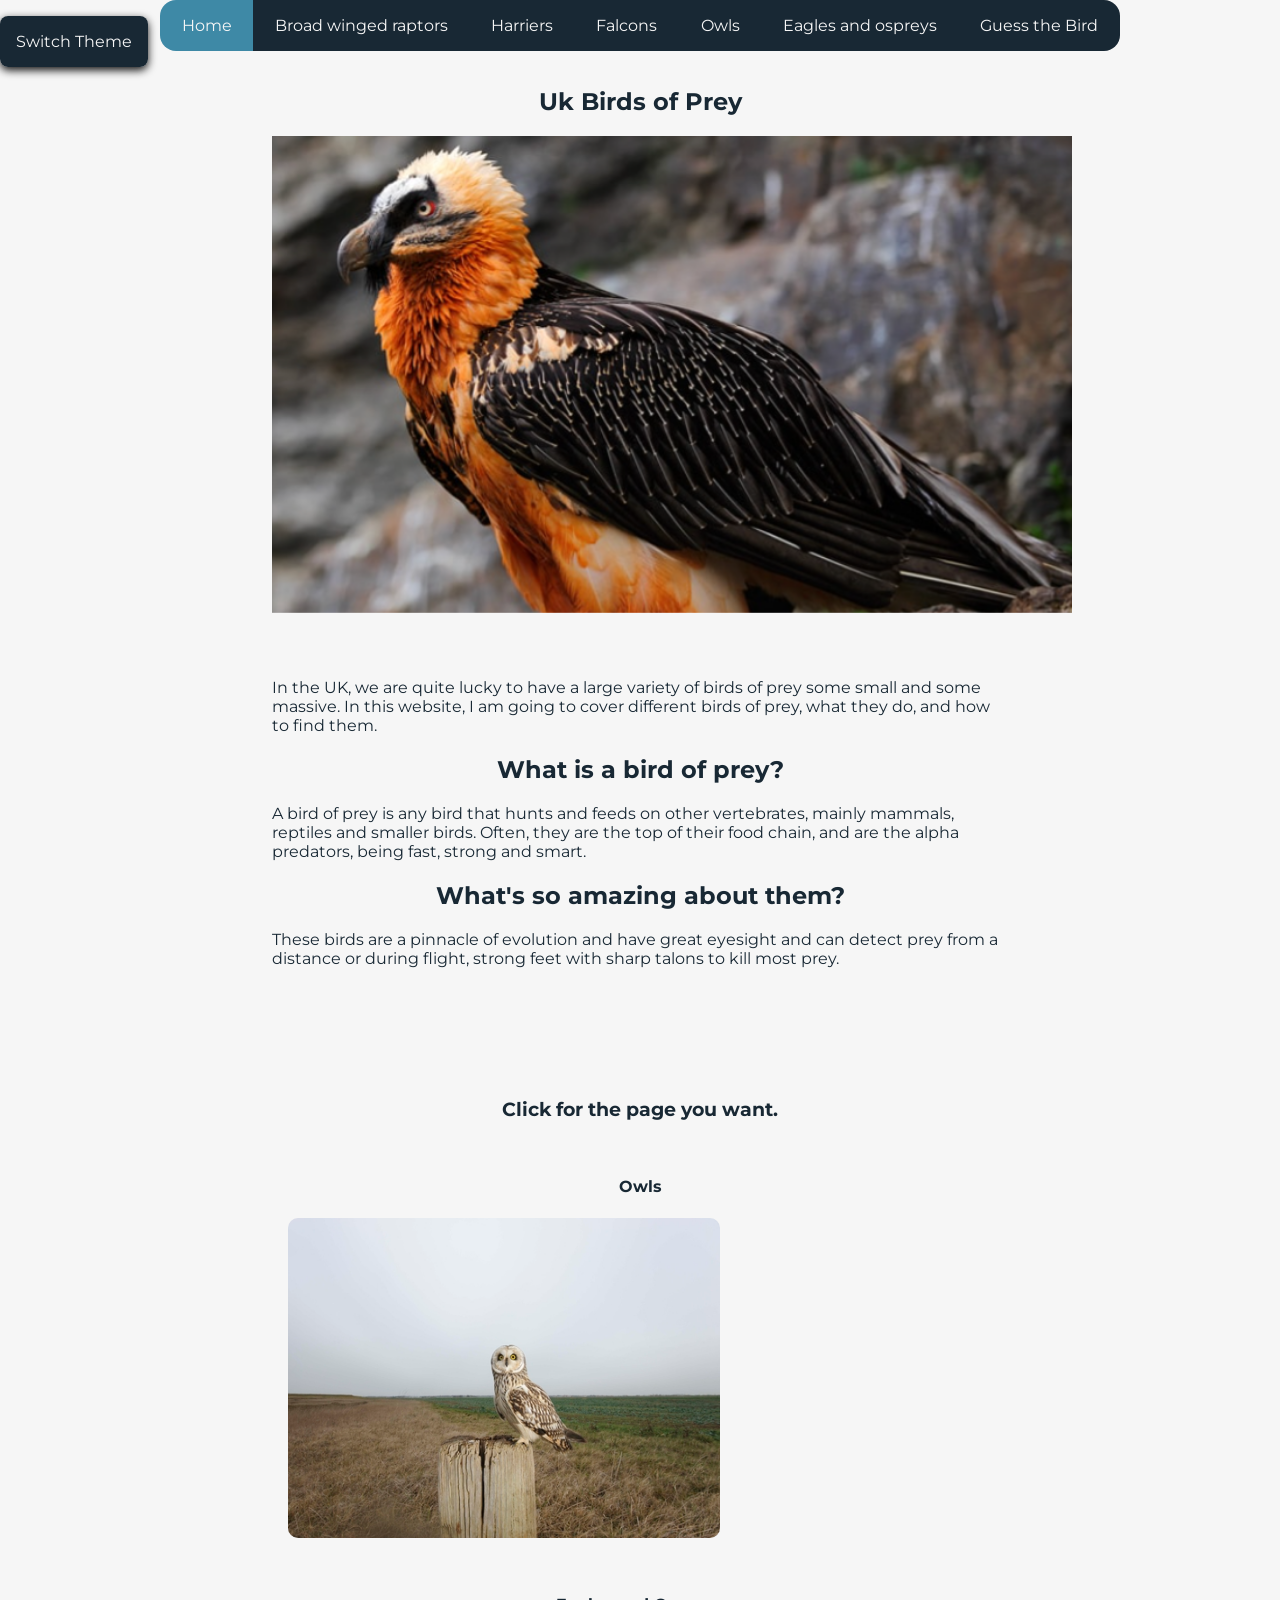
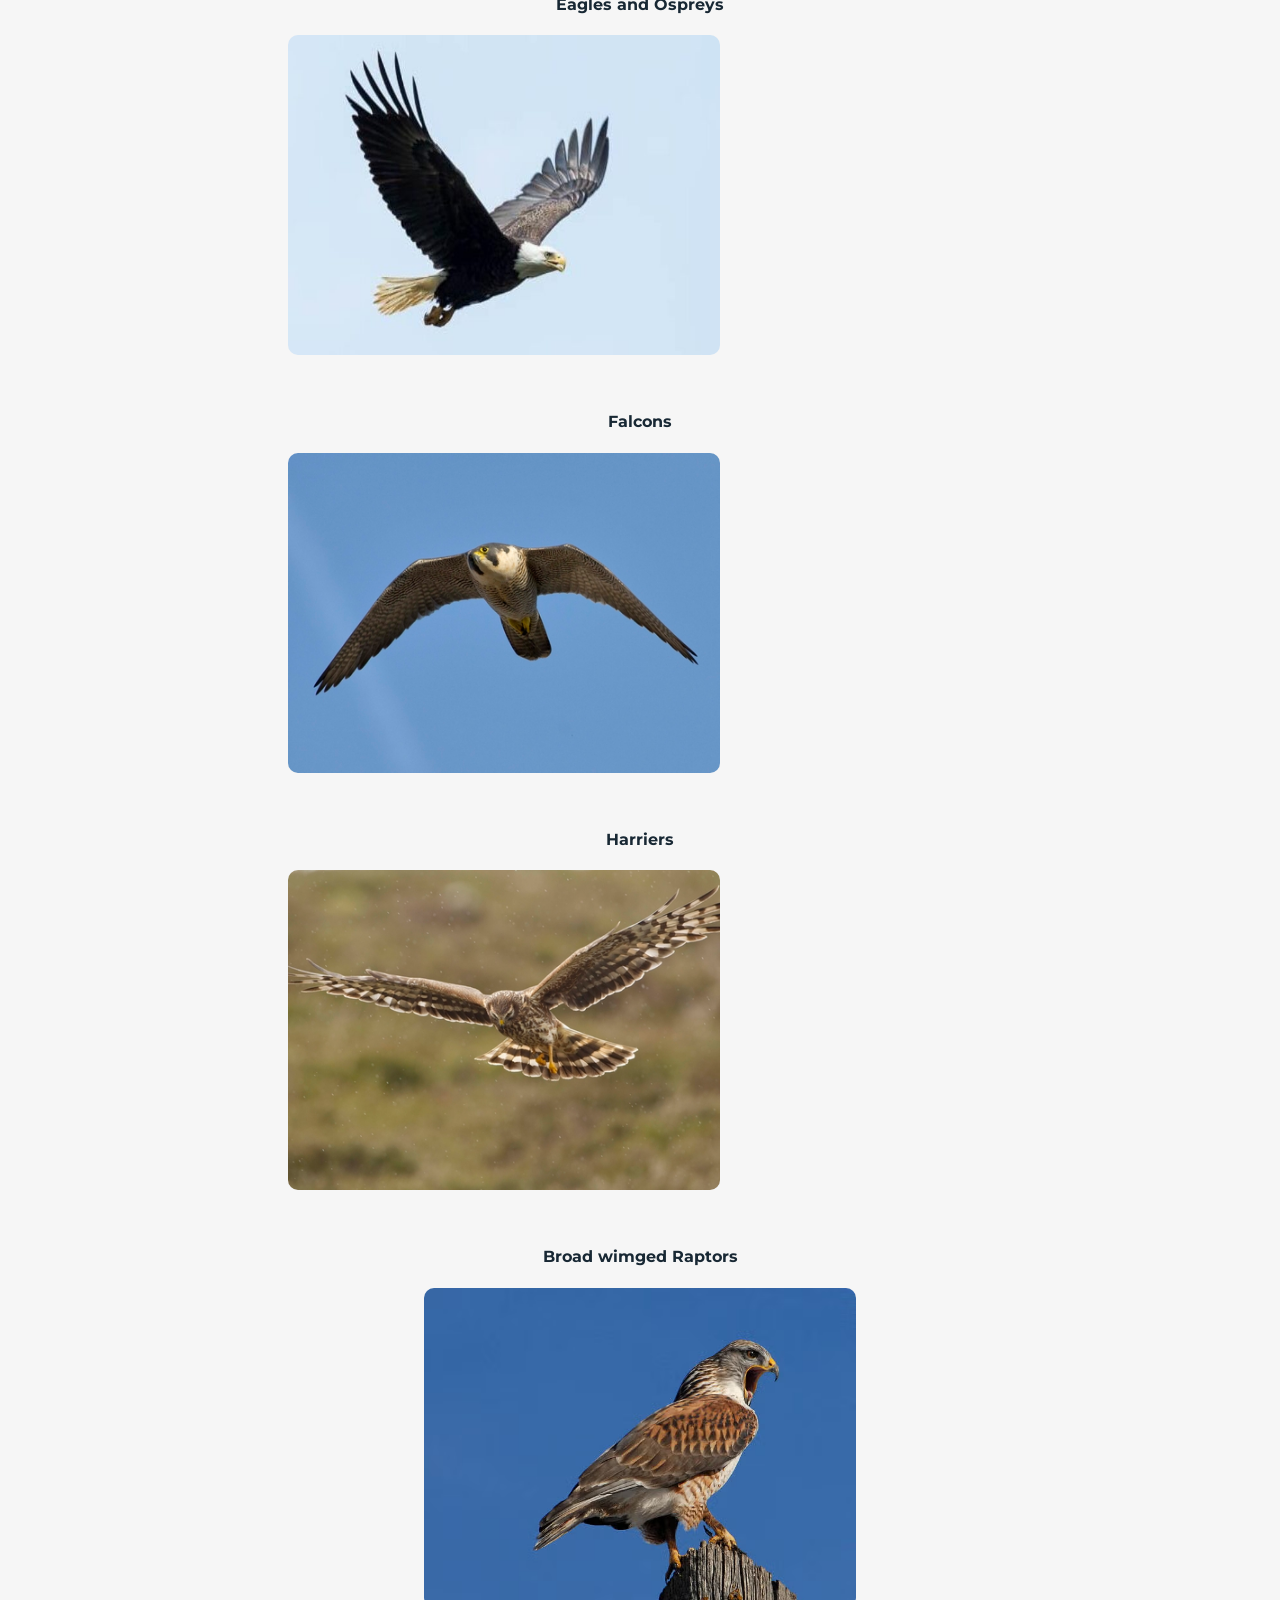
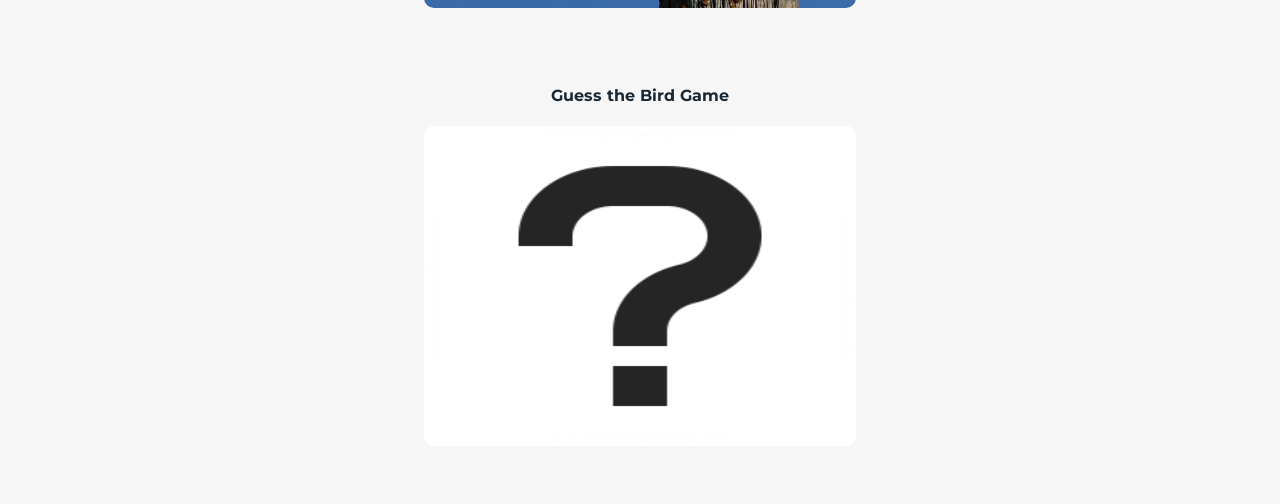
==== index.html @ 65087726 "Add files via upload I have uploaded my entire website" ====
<!DOCTYPE html>
<html>
    <head>
        <link href="main.css" rel="stylesheet" />
        <link
            href="https://fonts.googleapis.com/css?family=Montserrat"
            rel="stylesheet"
          />
	<script src="script.js" defer></script>
        <title>UK Birds Of Prey - Home Page</title>
    </head>
    <body>
      <a href="#" id="theme-toggle">Switch Theme</a>
        <section class="navbar">
            <ul>
                <li><a class="active" href="index.html">Home</a></li>
                <li>
                    <a href="Buzzards-and-Hawks.html">Broad winged raptors</a>
                </li>
                <li><a href="harriers.html">Harriers</a></li>
                <li><a href="falcons.html">Falcons</a></li>
                <li><a href="owls.html">Owls</a></li>
                <li><a href="eagles.html">Eagles and ospreys</a></li>
                <li><a href="game.html">Guess the Bird</a></li>
            </ul>
        </section>
        <section class="bird">
            <h1>Uk Birds of Prey</h1>
            <section class="home_image">
                <img src="lammergier.jpg" />
            </section>
            <p class="home">
                In the UK, we are quite lucky to have a large variety of birds
                of prey some small and some massive. In this website, I am going
                to cover different birds of prey, what they do, and how to find
                them.
            </p>
            <h2>What is a bird of prey?</h2>
            <p class="home">
                A bird of prey is any bird that hunts and feeds on other
                vertebrates, mainly mammals, reptiles and smaller birds. Often,
                they are the top of their food chain, and are the alpha
                predators, being fast, strong and smart.
            </p>
            <h2>What's so amazing about them?</h2>
            <p class="home">
                These birds are a pinnacle of evolution and have great eyesight
                and can detect prey from a distance or during flight, strong
                feet with sharp talons to kill most prey.
            </p>

        </section>
        <section class="links">
            <h3>Click for the page you want. </h3>
            <section class="s_marsh">
                  <section class="card">
                      <h4>Owls</h4>
                      <a href="owls.html">
                          <img src="owl-link.jpg" /></a>
                  </section>
                  <section class="card">
                      <h4>Eagles and Ospreys</h4>
                      <a href="eagles.html">
                          <img src="eagle-link.jpg" /></a>
                  </section>
                  <section class="card">
                      <h4>Falcons</h4>
                      <a href="falcons.html">
                          <img src="falcon-link.jpg" /></a>
                  </section>
                  <section class="card">
                      <h4>Harriers</h4>
                      <a href="harriers.html">
                          <img src="harrier-link.jpg" /></a>
                  </section>
                  <section class="card">
                      <h4>Broad wimged Raptors<h4>
                          <a href="buzzards-and-hawks.html">
                              <img src="hawk-link.jpg" /></a>
                  </section>
                  <section class="card">
                      <h4>Guess the Bird Game<h4>
                          <a href="game.html">
                              <img src="game-link.jpg" /></a>
				</section>
            </section>
        </section>
    </body>
</html>
---- main.css ----
:root {
    --theme-ink: #182834;
    --theme-paper: #f6f6f6;
    --theme-paper-alt: #efefef;
    --theme-accent: #3e89a6;
    --theme-contrast-bg: #111111;
}

body.dark-mode {
    --theme-ink: #f6f6f6;
    --theme-paper: #182834;
    --theme-paper-alt: #111111;
    --theme-accent: #3e89a6;
    --theme-contrast-bg: #d9d9d9;
}

body, a {
    color: var(--tc);
    background-color: var(--bc);
}
section:not(.navbar) {
    background-color: var(--bc);
}
:root {
    & section.transparent,
    & section.navbar,
    & section.navbar>ul {
        --tc: var(--theme-ink);
        --bc: transparent;
    }

    & section.lightest,
    & section.links img {
        --tc: var(--theme-ink);
        --bc: var(--theme-paper-alt);
    }

    & section.light,
    body {
        --tc: var(--theme-ink);
        --bc: var(--theme-paper);
    }

    & section.lightmedium,
    & a.active {
        --tc: var(--theme-paper);
        --bc: var(--theme-accent);
    }

    & section.darkmedium {
        --tc: var(--theme-ink);
        --bc: var(--theme-accent);
    }

    & section.dark,
    & ul li a {
        --tc: var(--theme-paper);
        --bc: var(--theme-ink);
    }

    & section.darkest,
    & ul li a:hover:not(.active) {
        --tc: var(--theme-paper);
        --bc: var(--theme-contrast-bg);
    }

}

#theme-toggle {
    position: fixed
    top: 0.5em;
    padding: 1em 1em;
    background-color: var(--theme-ink);
    color: var(--theme-paper);
    text-decoration: none;
    border-radius: 0.5em;
    box-shadow: 0 0.2em 0.5em var(--theme-contrast-bg);
}

body {
    font-family: "Montserrat", sans-serif;
}
body {
    margin: 0;
    padding: 0;
}
h1,
h2,
h3,
h4,
h5,
h6 {
    text-align: center;
}
ul {
    list-style-type: none;
    margin: 0;
    padding: 0;
    display: flex;
}

ul li {
    flex: auto;
}

ul li:first-child a {
    border-radius: 1em 0 0 1em;
}

ul li:last-child a {
    border-radius: 0 1em 1em 0;
}

ul li a {
    display: block;
    text-align: center;
    padding: 1em;
    text-decoration: none;
}
body {
    padding-top: 2em;
}
section.bird {
    padding: 1em;
    margin-left: 20%;
    margin-right: 20%;
}
section.bird td,
section.bird th {
	padding: 1em;
	border: solid 2px var(--theme-accent);
}

section.home_image {
    margin-bottom: 4em;
}


section.links {
    margin-top: 4em;
    padding: 1em;
}

section.links -img {
    justify-content: center;
    align-items: center;
    display: flex;
    padding-top: 20%;
}
section.links img {
    transition: transform 0.2s;
    width: 27em;
    height: 20em;
    margin: 0 auto;
    border-radius: 10px;
}
section.links img:hover {
    transform: scale(1.25);
}
section.links {
    margin-left: 20%;
    margin-right: 20%;
}
section.headline {
    margin-left: 13em;
    margin-right: 13em;
}

section.headline img {
    width: 480px;
    margin-left: auto;
    margin-right: auto;
    display: flex;
}
section.stats {
    width: 30em;
    min-height: 1em;
    padding: 2em;
    flex: 50%;
}
section.reserves {
    width: 30em;
    min-height: 10em;
    padding: 1em;
    flex: 50%;
}
section.together {
    display: flex;
}
section.s_marsh {
    display: flex;
    flex-wrap: wrap;
}
section.card {
    flex: auto;
    padding: 1em;
}
section.bird table {
    border-collapse: collapse;
}
section.home_image img {
    width: 800px;
    margin-left: auto;
    margin-right: auto;
    display: flex;
}
section.navbar {
    inset: 0 0 auto 0;
    margin: 0 auto;
    width: 60em;
    height: 1em;
    position: fixed;
}
section.quiz img {
    max-width: 480px;
    max-height: 430px;
}
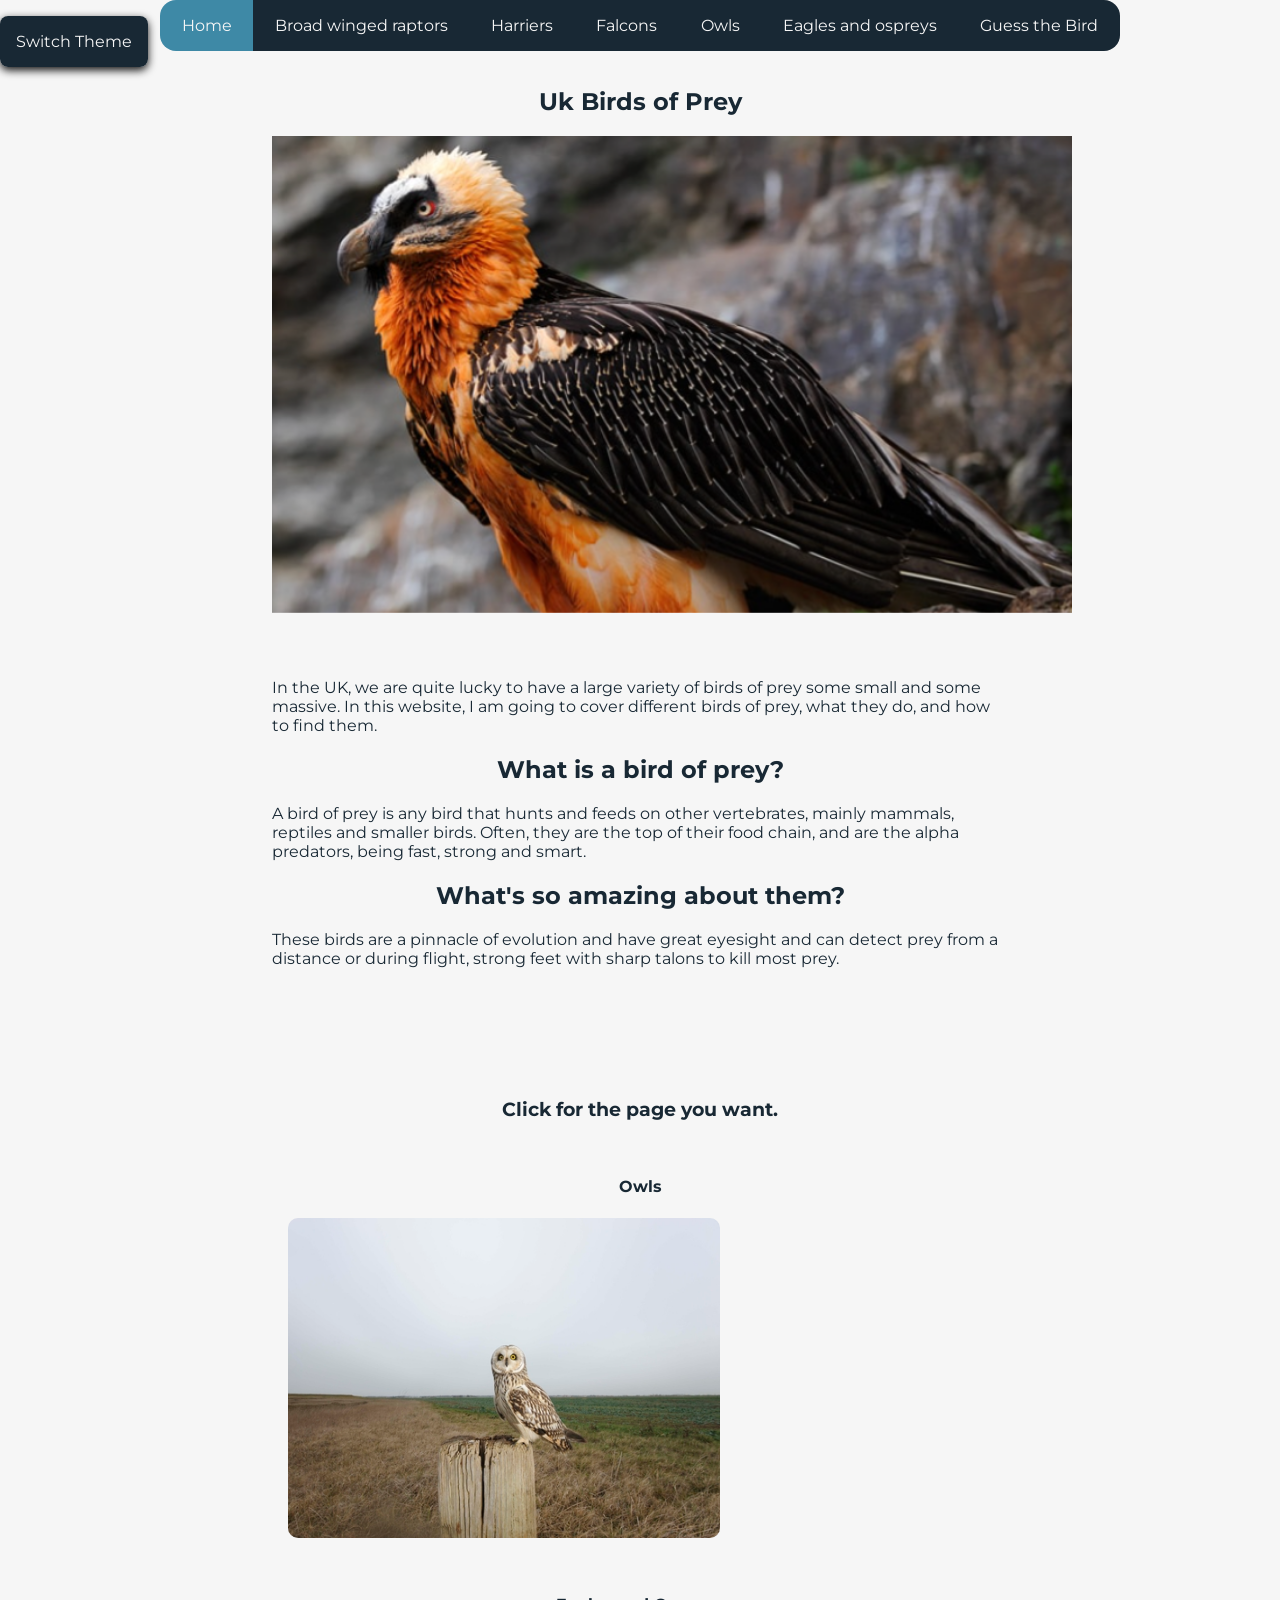
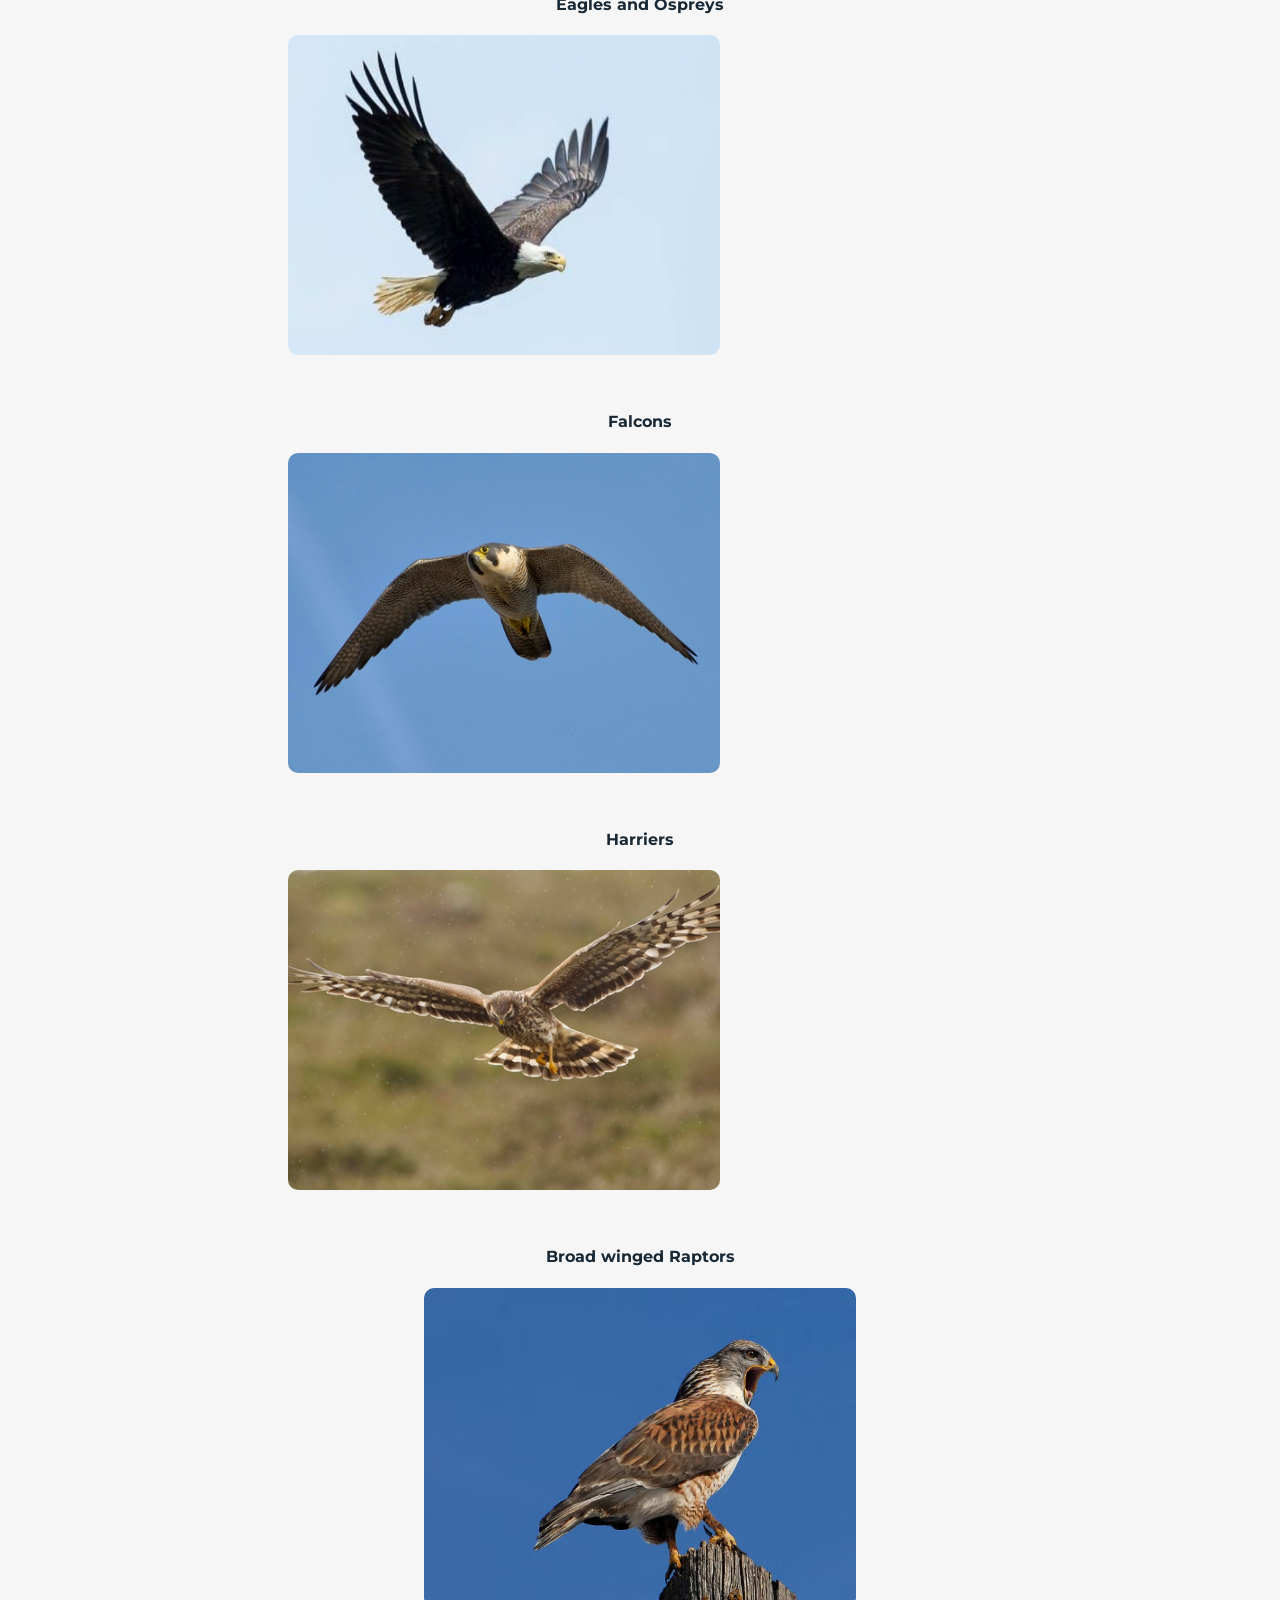
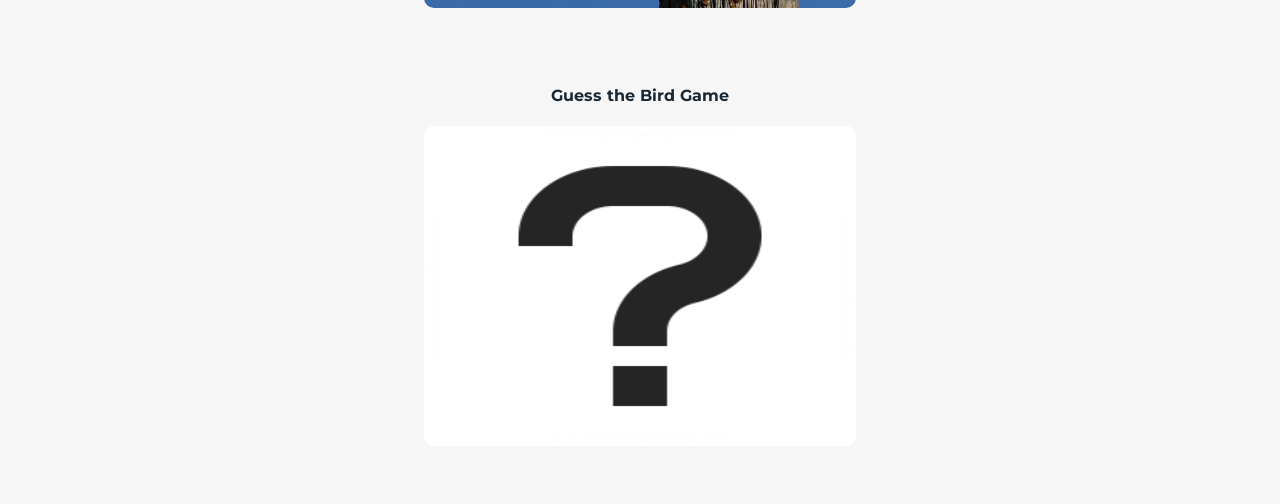
==== commit 79f050b6: "Add files via upload" ====
--- a/index.html
+++ b/index.html
@@ -1,12 +1,12 @@
 <!DOCTYPE html>
 <html>
     <head>
-        <link href="main.css" rel="stylesheet" />
+        <link href="css/main.css" rel="stylesheet" />
         <link
             href="https://fonts.googleapis.com/css?family=Montserrat"
             rel="stylesheet"
           />
-	<script src="script.js" defer></script>
+	<script src="js/theme.js" defer></script>
         <title>UK Birds Of Prey - Home Page</title>
     </head>
     <body>
@@ -15,7 +15,7 @@
             <ul>
                 <li><a class="active" href="index.html">Home</a></li>
                 <li>
-                    <a href="Buzzards-and-Hawks.html">Broad winged raptors</a>
+                    <a href="buzzards-and-hawks.html">Broad winged raptors</a>
                 </li>
                 <li><a href="harriers.html">Harriers</a></li>
                 <li><a href="falcons.html">Falcons</a></li>
@@ -27,7 +27,7 @@
         <section class="bird">
             <h1>Uk Birds of Prey</h1>
             <section class="home_image">
-                <img src="lammergier.jpg" />
+                <img src="img/lammergier.jpg" />
             </section>
             <p class="home">
                 In the UK, we are quite lucky to have a large variety of birds
@@ -52,36 +52,36 @@
         </section>
         <section class="links">
             <h3>Click for the page you want. </h3>
-            <section class="s_marsh">
+            <section class="gallery">
                   <section class="card">
                       <h4>Owls</h4>
                       <a href="owls.html">
-                          <img src="owl-link.jpg" /></a>
+                          <img src="img/owl-link.jpg" /></a>
                   </section>
                   <section class="card">
                       <h4>Eagles and Ospreys</h4>
                       <a href="eagles.html">
-                          <img src="eagle-link.jpg" /></a>
+                          <img src="img/eagle-link.jpg" /></a>
                   </section>
                   <section class="card">
                       <h4>Falcons</h4>
                       <a href="falcons.html">
-                          <img src="falcon-link.jpg" /></a>
+                          <img src="img/falcon-link.jpg" /></a>
                   </section>
                   <section class="card">
                       <h4>Harriers</h4>
                       <a href="harriers.html">
-                          <img src="harrier-link.jpg" /></a>
+                          <img src="img/harrier-link.jpg" /></a>
                   </section>
                   <section class="card">
-                      <h4>Broad wimged Raptors<h4>
+                      <h4>Broad winged Raptors<h4>
                           <a href="buzzards-and-hawks.html">
-                              <img src="hawk-link.jpg" /></a>
+                              <img src="img/hawk-link.jpg" /></a>
                   </section>
                   <section class="card">
                       <h4>Guess the Bird Game<h4>
                           <a href="game.html">
-                              <img src="game-link.jpg" /></a>
+                              <img src="img/game-link.jpg" /></a>
 				</section>
             </section>
         </section>
--- a/css/main.css
+++ b/css/main.css
@@ -0,0 +1,257 @@
+:root {
+    --theme-ink: #182834;
+    --theme-paper: #f6f6f6;
+    --theme-paper-alt: #efefef;
+    --theme-accent: #3e89a6;
+    --theme-contrast-bg: #111111;
+}
+
+body.dark-mode {
+    --theme-ink: #f6f6f6;
+    --theme-paper: #182834;
+    --theme-paper-alt: #111111;
+    --theme-accent: #3e89a6;
+    --theme-contrast-bg: #d9d9d9;
+}
+
+body, a {
+    color: var(--tc);
+    background-color: var(--bc);
+}
+section:not(.navbar) {
+    background-color: var(--bc);
+}
+:root {
+    & section.transparent,
+    & section.navbar,
+    & section.navbar>ul {
+        --tc: var(--theme-ink);
+        --bc: transparent;
+    }
+
+    & section.lightest,
+    & section.links img {
+        --tc: var(--theme-ink);
+        --bc: var(--theme-paper-alt);
+    }
+
+    & section.light,
+    body {
+        --tc: var(--theme-ink);
+        --bc: var(--theme-paper);
+    }
+
+    & section.lightmedium,
+    & a.active {
+        --tc: var(--theme-paper);
+        --bc: var(--theme-accent);
+    }
+
+    & section.darkmedium {
+        --tc: var(--theme-ink);
+        --bc: var(--theme-accent);
+    }
+
+    & section.dark,
+    & ul li a {
+        --tc: var(--theme-paper);
+        --bc: var(--theme-ink);
+    }
+
+    & section.darkest,
+    & ul li a:hover:not(.active) {
+        --tc: var(--theme-paper);
+        --bc: var(--theme-contrast-bg);
+    }
+
+}
+
+#theme-toggle {
+    position: fixed
+    top: 0.5em;
+    padding: 1em 1em;
+    background-color: var(--theme-ink);
+    color: var(--theme-paper);
+    text-decoration: none;
+    border-radius: 0.5em;
+    box-shadow: 0 0.2em 0.5em var(--theme-contrast-bg);
+}
+
+body {
+    font-family: "Montserrat", sans-serif;
+}
+body {
+    margin: 0;
+    padding: 0;
+}
+h1,
+h2,
+h3,
+h4,
+h5,
+h6 {
+    text-align: center;
+}
+ul {
+    list-style-type: none;
+    margin: 0;
+    padding: 0;
+    display: flex;
+}
+
+ul li {
+    flex: auto;
+}
+
+ul li:first-child a {
+    border-radius: 1em 0 0 1em;
+}
+
+ul li:last-child a {
+    border-radius: 0 1em 1em 0;
+}
+
+ul li a {
+    display: block;
+    text-align: center;
+    padding: 1em;
+    text-decoration: none;
+}
+body {
+    padding-top: 2em;
+}
+section.bird {
+    padding: 1em;
+    margin-left: 20%;
+    margin-right: 20%;
+}
+section.bird td,
+section.bird th {
+	padding: 1em;
+	border: solid 2px var(--theme-accent);
+}
+
+section.home_image {
+    margin-bottom: 4em;
+}
+
+
+section.links {
+    margin-top: 4em;
+    padding: 1em;
+}
+
+section.links -img {
+    justify-content: center;
+    align-items: center;
+    display: flex;
+    padding-top: 20%;
+}
+section.links img {
+    transition: transform 0.2s;
+    width: 27em;
+    height: 20em;
+    margin: 0 auto;
+    border-radius: 10px;
+}
+section.links img:hover {
+    transform: scale(1.25);
+}
+section.links {
+    margin-left: 20%;
+    margin-right: 20%;
+}
+section.headline {
+    margin-left: 13em;
+    margin-right: 13em;
+}
+
+section.headline img {
+    width: 480px;
+    margin-left: auto;
+    margin-right: auto;
+    display: flex;
+}
+section.stats {
+    width: 30em;
+    min-height: 1em;
+    padding: 2em;
+    flex: 50%;
+}
+section.reserves {
+    width: 30em;
+    min-height: 10em;
+    padding: 1em;
+    flex: 50%;
+}
+section.together {
+    display: flex;
+}
+section.gallery {
+    display: flex;
+    flex-wrap: wrap;
+}
+section.card {
+    flex: auto;
+    padding: 1em;
+}
+section.bird table {
+    border-collapse: collapse;
+}
+section.home_image img {
+    width: 800px;
+    margin-left: auto;
+    margin-right: auto;
+    display: flex;
+}
+section.navbar {
+    inset: 0 0 auto 0;
+    margin: 0 auto;
+    width: 60em;
+    height: 1em;
+    position: fixed;
+}
+section.quiz img {
+    max-width: 480px;
+    max-height: 430px;
+}
+
+@keyframes fadein {
+    from {
+    opacity: 0;
+    transform: scale(0.9);
+    }
+    to {
+    opacity: 1;
+    transform: scale(1);
+    }
+}
+
+section.bird {
+    animation: fadein 0.7s ease-out;
+}
+section.hidden {
+    display: none;
+}
+section.show {
+    display: block;
+}
+section.intstructions {
+    margin-left: 40%;
+    width: 30em;
+}
+
+form#quiz>fieldset {
+    width: 30em;
+    margin-left: auto;
+    margin-right: auto;
+}
+section.quizheadline {
+    margin-left: 13em;
+    margin-right: 13em;
+}
+section.quizheadline img {
+    margin-left: auto;
+    margin-right: auto;
+    display: flex;
+}
